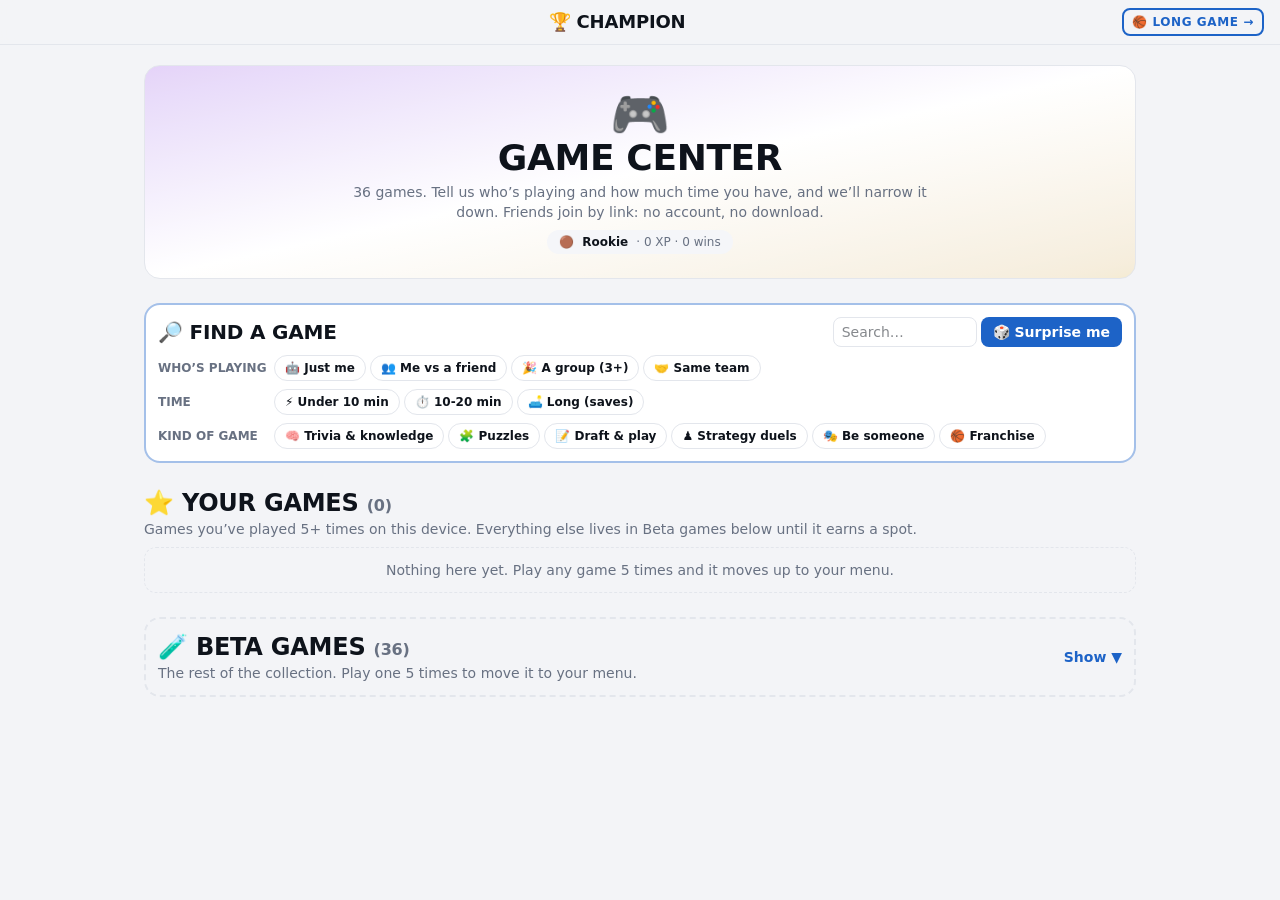
==== champion/index.html @ a5194847 "Dynasty Rush polish R1: effect expiry for AI teams, stacking sits, bus, Iron Man precedence, copy fi" ====
<!doctype html>
<html lang="en">
  <head><base href="../"><script>window.__CHAMPION_ONLY=true</script>
    <meta charset="UTF-8" />
    <meta name="viewport" content="width=device-width, initial-scale=1.0, viewport-fit=cover" />
    <meta name="theme-color" content="#0b0f17" />
    <link rel="icon" href="data:image/svg+xml,%3Csvg xmlns='http://www.w3.org/2000/svg' viewBox='0 0 64 64'%3E%3Ccircle cx='32' cy='32' r='29' fill='%23e8702a' stroke='%23111' stroke-width='3'/%3E%3Cpath d='M3 32h58M32 3v58M12 12c10 8 10 32 0 40M52 12c-10 8-10 32 0 40' fill='none' stroke='%23111' stroke-width='3'/%3E%3C/svg%3E" />
    <title>Champion</title>
    <script type="module" crossorigin src="./assets/index-2khjK5X3.js"></script>
    <link rel="stylesheet" crossorigin href="./assets/index-C41jw3xy.css">
  </head>
  <body>
    <div id="root"></div>
  </body>
</html>
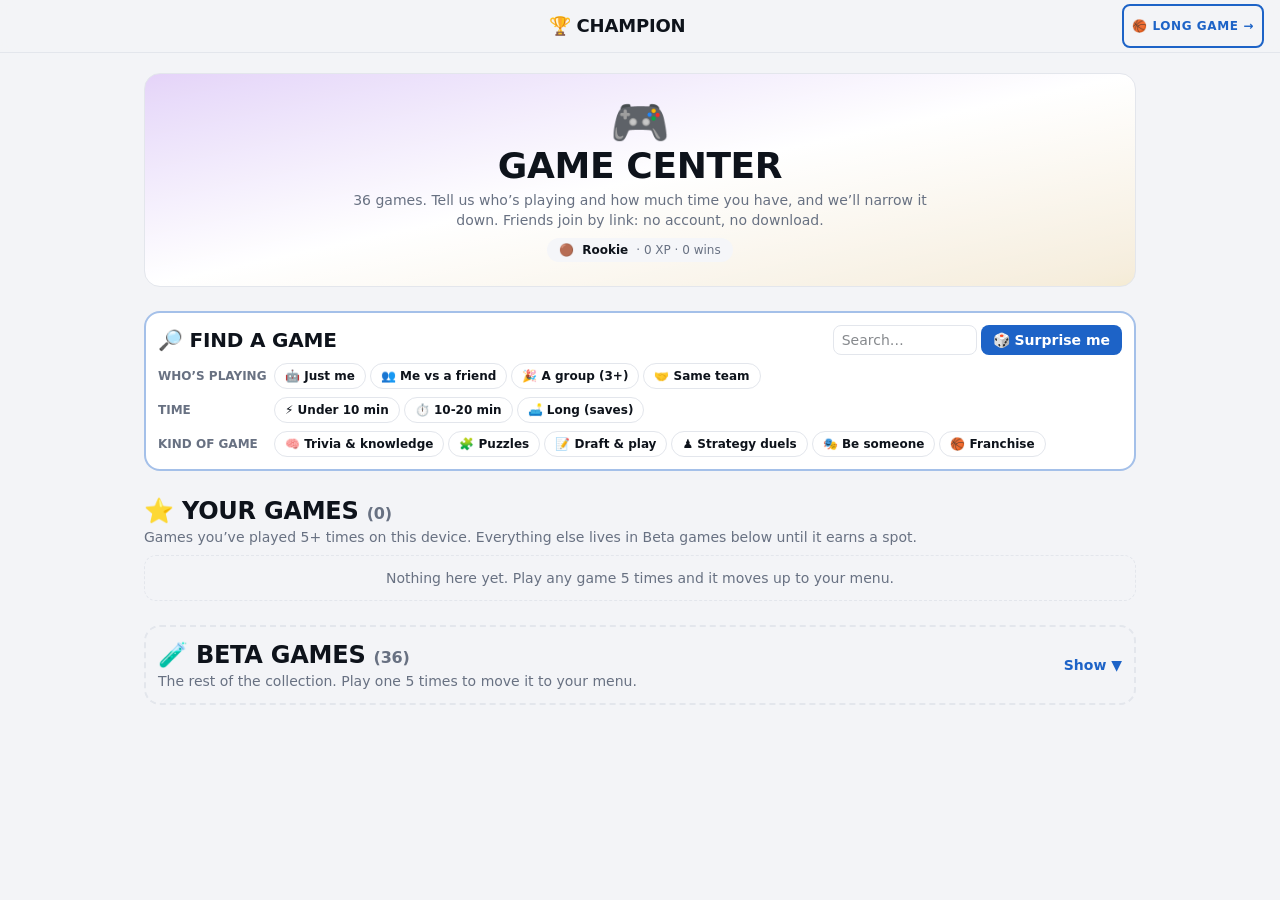
==== commit 00267a61: "Dynasty Rush: AI GMs + solo play, host pause/wake lock, phone pass, exact resume (5 root causes)" ====
--- a/champion/index.html
+++ b/champion/index.html
@@ -6,8 +6,8 @@
     <meta name="theme-color" content="#0b0f17" />
     <link rel="icon" href="data:image/svg+xml,%3Csvg xmlns='http://www.w3.org/2000/svg' viewBox='0 0 64 64'%3E%3Ccircle cx='32' cy='32' r='29' fill='%23e8702a' stroke='%23111' stroke-width='3'/%3E%3Cpath d='M3 32h58M32 3v58M12 12c10 8 10 32 0 40M52 12c-10 8-10 32 0 40' fill='none' stroke='%23111' stroke-width='3'/%3E%3C/svg%3E" />
     <title>Champion</title>
-    <script type="module" crossorigin src="./assets/index-2khjK5X3.js"></script>
-    <link rel="stylesheet" crossorigin href="./assets/index-C41jw3xy.css">
+    <script type="module" crossorigin src="./assets/index-D2GRxNc4.js"></script>
+    <link rel="stylesheet" crossorigin href="./assets/index-B5ZHTGlT.css">
   </head>
   <body>
     <div id="root"></div>
